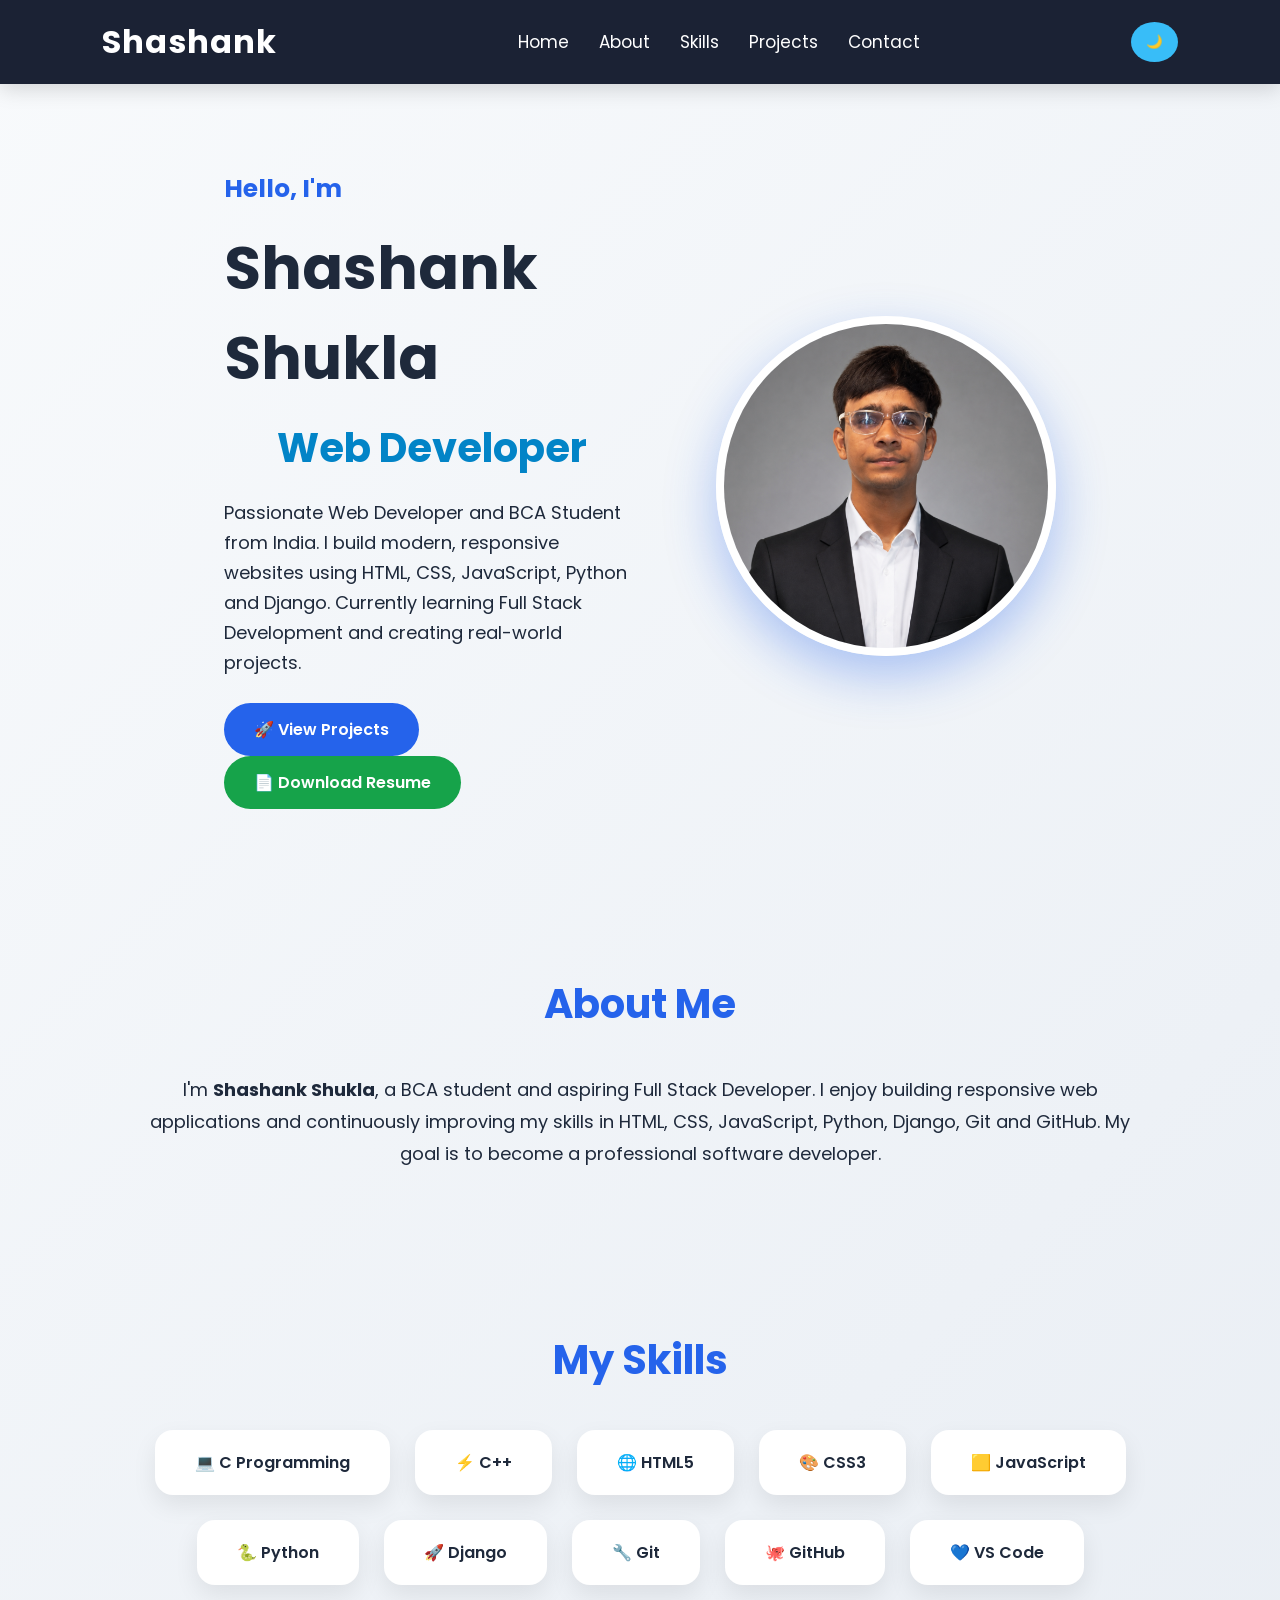
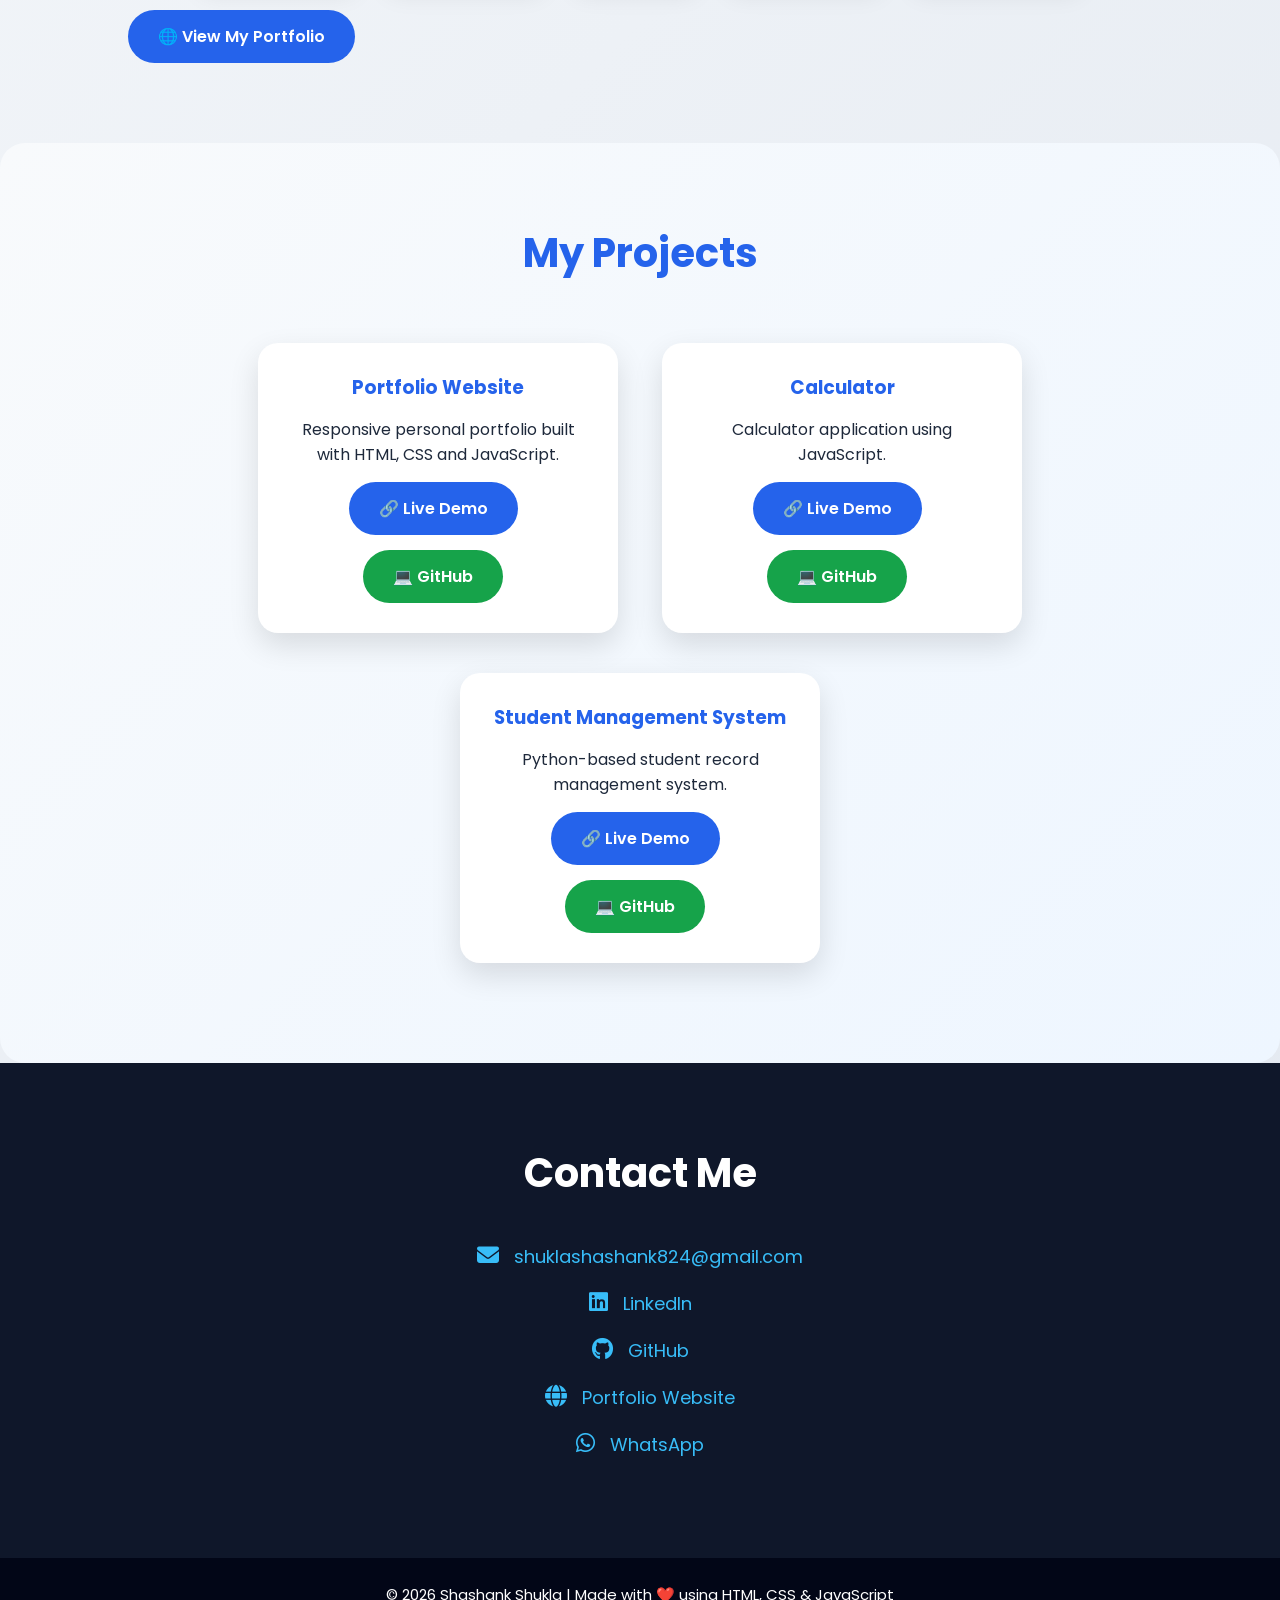
==== index.html @ 93824fcc "Add calculator project" ====
<!doctype html>
<html lang="en">
  <head>
    <meta charset="UTF-8" />
    <meta name="viewport" content="width=device-width, initial-scale=1.0" />

    <title>Shashank Shukla | Portfolio</title>

    <meta
      name="description"
      content="Shashank Shukla Portfolio - Web Developer and Python Learner"
    />
    <meta name="author" content="Shashank Shukla" />

    <link rel="stylesheet" href="style.css" />

    <link
      rel="stylesheet"
      href="https://cdnjs.cloudflare.com/ajax/libs/font-awesome/6.5.2/css/all.min.css"
    />
  </head>

  <body>
    <header>
      <nav>
        <h2 class="logo">Shashank</h2>

        <div class="menu-btn">
          <i class="fa-solid fa-bars"></i>
        </div>

        <ul id="menu">
          <li><a href="#home">Home</a></li>
          <li><a href="#about">About</a></li>
          <li><a href="#skills">Skills</a></li>
          <li><a href="#projects">Projects</a></li>
          <li><a href="#contact">Contact</a></li>
        </ul>

        <button id="darkMode">🌙</button>
      </nav>
    </header>

    <section id="home">
      <div class="left">
        <h3>Hello, I'm</h3>

        <h1>Shashank Shukla</h1>

        <h2 id="typing"></h2>

        <p>
          Passionate Web Developer and BCA Student from India. I build modern,
          responsive websites using HTML, CSS, JavaScript, Python and Django.
          Currently learning Full Stack Development and creating real-world
          projects.
        </p>

        <div>
          <a href="#projects" class="btn">🚀 View Projects</a>
          <a href="resume.pdf" download class="btn resume"
            >📄 Download Resume</a
          >
        </div>
      </div>

      <div class="right">
        <img src="profile.jpg" alt="Shashank Shukla Web Developer" />
      </div>
    </section>

    <section id="about">
      <h2>About Me</h2>

      <p>
        I'm <strong>Shashank Shukla</strong>, a BCA student and aspiring Full
        Stack Developer. I enjoy building responsive web applications and
        continuously improving my skills in HTML, CSS, JavaScript, Python,
        Django, Git and GitHub. My goal is to become a professional software
        developer.
      </p>
    </section>

    <section id="skills">
      <h2>My Skills</h2>
      <div class="skills">
        <div class="box">💻 C Programming</div>
        <div class="box">⚡ C++</div>
        <div class="box">🌐 HTML5</div>
        <div class="box">🎨 CSS3</div>
        <div class="box">🟨 JavaScript</div>
        <div class="box">🐍 Python</div>
        <div class="box">🚀 Django</div>
        <div class="box">🔧 Git</div>
        <div class="box">🐙 GitHub</div>
        <div class="box">💙 VS Code</div>
      </div>

      <br />

      <a
        class="btn"
        href="https://shashank624.github.io/shashank-portfolio/"
        target="_blank"
      >
        🌐 View My Portfolio
      </a>
    </section>

    <section id="projects">
      <h2>My Projects</h2>

      <div class="project">
        <h3>Portfolio Website</h3>

        <p>
          Responsive personal portfolio built with HTML, CSS and JavaScript.
        </p>

        <a
          class="btn"
          href="https://shashank624.github.io/shashank-portfolio/"
          target="_blank"
        >
          🔗 Live Demo
        </a>

        <a
          class="btn resume"
          href="https://github.com/shashank624/shashank-portfolio"
          target="_blank"
        >
          💻 GitHub
        </a>
      </div>

      <div class="project">
        <h3>Calculator</h3>

        <p>Calculator application using JavaScript.</p>

        <a class="btn" href="#" target="_blank"> 🔗 Live Demo </a>

        <a class="btn resume" href="#" target="_blank"> 💻 GitHub </a>
      </div>

      <div class="project">
        <h3>Student Management System</h3>

        <p>Python-based student record management system.</p>

        <a class="btn" href="#" target="_blank"> 🔗 Live Demo </a>

        <a class="btn resume" href="#" target="_blank"> 💻 GitHub </a>
      </div>
    </section>

    <section id="contact">
      <h2>Contact Me</h2>

      <p>
        <i class="fa-solid fa-envelope"></i>
        <a href="mailto:shuklashashank824@gmail.com">
          shuklashashank824@gmail.com
        </a>
      </p>

      <p>
        <i class="fa-brands fa-linkedin"></i>
        <a
          href="https://www.linkedin.com/in/shashank-shukla-3818b8191/"
          target="_blank"
        >
          LinkedIn
        </a>
      </p>

      <p>
        <i class="fa-brands fa-github"></i>
        <a href="https://github.com/shashank624" target="_blank"> GitHub </a>
      </p>

      <p>
        <i class="fa-solid fa-globe"></i>
        <a
          href="https://shashank624.github.io/shashank-portfolio/"
          target="_blank"
        >
          Portfolio Website
        </a>
      </p>

      <!-- WhatsApp -->
      <p>
        <i class="fa-brands fa-whatsapp"></i>
        <a href="https://wa.me/919984370205" target="_blank"> WhatsApp </a>
      </p>
    </section>

    <footer>
      <p>© 2026 Shashank Shukla | Made with ❤️ using HTML, CSS & JavaScript</p>
    </footer>

    <script src="script.js"></script>
  </body>
</html>
---- style.css ----
/* Google Font */

@import url('https://fonts.googleapis.com/css2?family=Poppins:wght@300;400;500;600;700&display=swap');


* {
    margin: 0;
    padding: 0;
    box-sizing: border-box;
    font-family: 'Poppins', sans-serif;
}


html {
    scroll-behavior: smooth;
}

body {

    background: linear-gradient(135deg, #f8fafc, #e2e8f0);
    color: #1e293b;
    transition: all 0.4s ease;

}


/* Dark Mode */

body.dark {

    background: linear-gradient(135deg, #020617, #0f172a);
    color: white;

}



header {

    position: sticky;
    top: 0;
    z-index: 1000;

}



nav {

    display: flex;
    justify-content: space-between;
    align-items: center;
    padding: 18px 8%;
    background: rgba(15, 23, 42, 0.95);
    backdrop-filter: blur(12px);
    box-shadow: 0 5px 20px rgba(0, 0, 0, .15);

}



.logo {

    color: white;
    font-size: 32px;
    font-weight: 700;
    letter-spacing: 1px;

}



nav ul {

    display: flex;
    list-style: none;

}



nav ul li {

    margin-left: 30px;

}



nav ul li a {

    color: white;
    text-decoration: none;
    font-size: 17px;
    transition: .3s;

}



nav ul li a:hover {

    color: #38bdf8;

}



#darkMode {

    border: none;
    background: #38bdf8;
    padding: 10px 15px;
    border-radius: 50%;
    cursor: pointer;

}




/* Hero Section */


#home {

    width: 85%;
    margin: auto;
    min-height: 90vh;

    display: flex;
    justify-content: space-between;
    align-items: center;

}



.left {

    width: 50%;
    animation: slideLeft 1s ease;

}



.left h3 {

    font-size: 25px;
    color: #2563eb;

}



.left h1 {

    font-size: 60px;
    margin: 15px 0;

}



.left h2 {

    color: #0284c7;
    height: 40px;

}



.left p {

    font-size: 18px;
    line-height: 30px;
    margin: 25px 0;

}

.btn {

    display: inline-block;
    background: #2563eb;
    color: white;
    padding: 14px 30px;
    border-radius: 50px;
    text-decoration: none;
    margin-right: 10px;
    transition: .35s;
    font-weight: 600;

}


.btn:hover {

    transform: translateY(-5px);
    box-shadow: 0 12px 25px rgba(37, 99, 235, .4);

}






.resume {

    background: #16a34a;

}




.right {

    animation: slideRight 1s ease;

}



.right img {

    width: 340px;
    height: 340px;
    border-radius: 50%;
    object-fit: cover;
    border: 8px solid white;
    box-shadow: 0 20px 50px rgba(37, 99, 235, .35);
    animation: float 3s ease-in-out infinite;
    transition: .4s;

}

.right img:hover {

    transform: scale(1.05);

}



@keyframes float {

    50% {

        transform: translateY(-15px);

    }

}



@keyframes slideLeft {

    from {

        opacity: 0;
        transform: translateX(-80px);

    }

    to {

        opacity: 1;
        transform: translateX(0);

    }

}



@keyframes slideRight {

    from {

        opacity: 0;
        transform: translateX(80px);

    }

    to {

        opacity: 1;
        transform: translateX(0);

    }

}




/* All Sections */


section {

    padding: 80px 10%;
    opacity: 0;
    transform: translateY(50px);
    transition: 0.8s ease;

}



section h2 {

    text-align: center;
    font-size: 40px;
    color: #2563eb;
    margin-bottom: 40px;

}




/* About */


#about p {

    text-align: center;
    font-size: 18px;
    line-height: 32px;

}





/* Skills */


.skills {

    display: flex;
    justify-content: center;
    flex-wrap: wrap;
    gap: 25px;
    margin-top: 30px;

}

.box {

    background: white;
    padding: 20px 40px;
    border-radius: 18px;
    box-shadow: 0 10px 25px rgba(0, 0, 0, .08);
    transition: .35s;
    font-weight: 600;
    cursor: pointer;

}

.box:hover {

    background: #2563eb;
    color: white;
    transform: translateY(-10px) scale(1.05);

}



body.dark .box {

    background: #1e293b;
    color: white;

}

/* Projects */


#projects {

    text-align: center;
    background: linear-gradient(135deg, #f8fafc, #eef6ff);
    border-radius: 25px;

}

body.dark #projects {

    background: linear-gradient(135deg, #0f172a, #1e293b);

}

.project {

    background: white;
    padding: 30px;
    border-radius: 20px;
    margin: 20px;
    max-width: 360px;
    display: inline-block;
    vertical-align: top;
    box-shadow: 0 12px 30px rgba(0, 0, 0, .12);
    transition: .35s;

}

.project:hover {

    transform: translateY(-10px);
    box-shadow: 0 20px 40px rgba(37, 99, 235, .25);

}

.project .btn {

    margin-top: 15px;
}

body.dark .project {

    background: #1e293b;
    color: white;

}


.project h3 {

    color: #2563eb;
    margin-bottom: 15px;

}




/* Contact */

#contact i {

    color: #38bdf8;
    margin-right: 10px;
    font-size: 22px;

}



#contact h2 {

    color: white;

}



#contact p {

    margin: 20px;
    font-size: 18px;

}



#contact a {

    color: #38bdf8;
    text-decoration: none;

}

#contact {

    background: #0f172a;
    color: white;
    text-align: center;

}


/* Footer */
footer {

    background: #020617;
    color: white;
    text-align: center;
    padding: 25px;
    font-size: 15px;

}




/* Mobile Menu */


.menu-btn {

    display: none;
    color: white;
    font-size: 25px;
    cursor: pointer;

}




@media(max-width:768px) {


    .menu-btn {

        display: block;

    }



    nav ul {

        position: absolute;
        top: 70px;
        left: 0;
        width: 100%;
        background: #0f172a;
        display: none;
        flex-direction: column;
        text-align: center;

    }


    nav ul.active {

        display: flex;

    }



    nav ul li {

        margin: 20px;

    }



    #home {

        flex-direction: column-reverse;
        text-align: center;

    }



    .left {

        width: 100%;

    }

    .left h1 {

        font-size: 40px;
        margin: 15px 0;
        text-shadow: 2px 2px 10px rgba(0, 0, 0, .1);

    }




    .right img {

        width: 230px;
        height: 230px;
        margin-bottom: 30px;

    }



    .project {

        display: block;
        margin: 20px auto;

    }



    .btn {

        margin-top: 10px;

    }


}

body.dark .right img {

    border-color: #38bdf8;

}

/* Scrollbar */

::-webkit-scrollbar {

    width: 10px;

}

::-webkit-scrollbar-thumb {

    background: #2563eb;
    border-radius: 20px;

}

::-webkit-scrollbar-track {

    background: #e2e8f0;

}
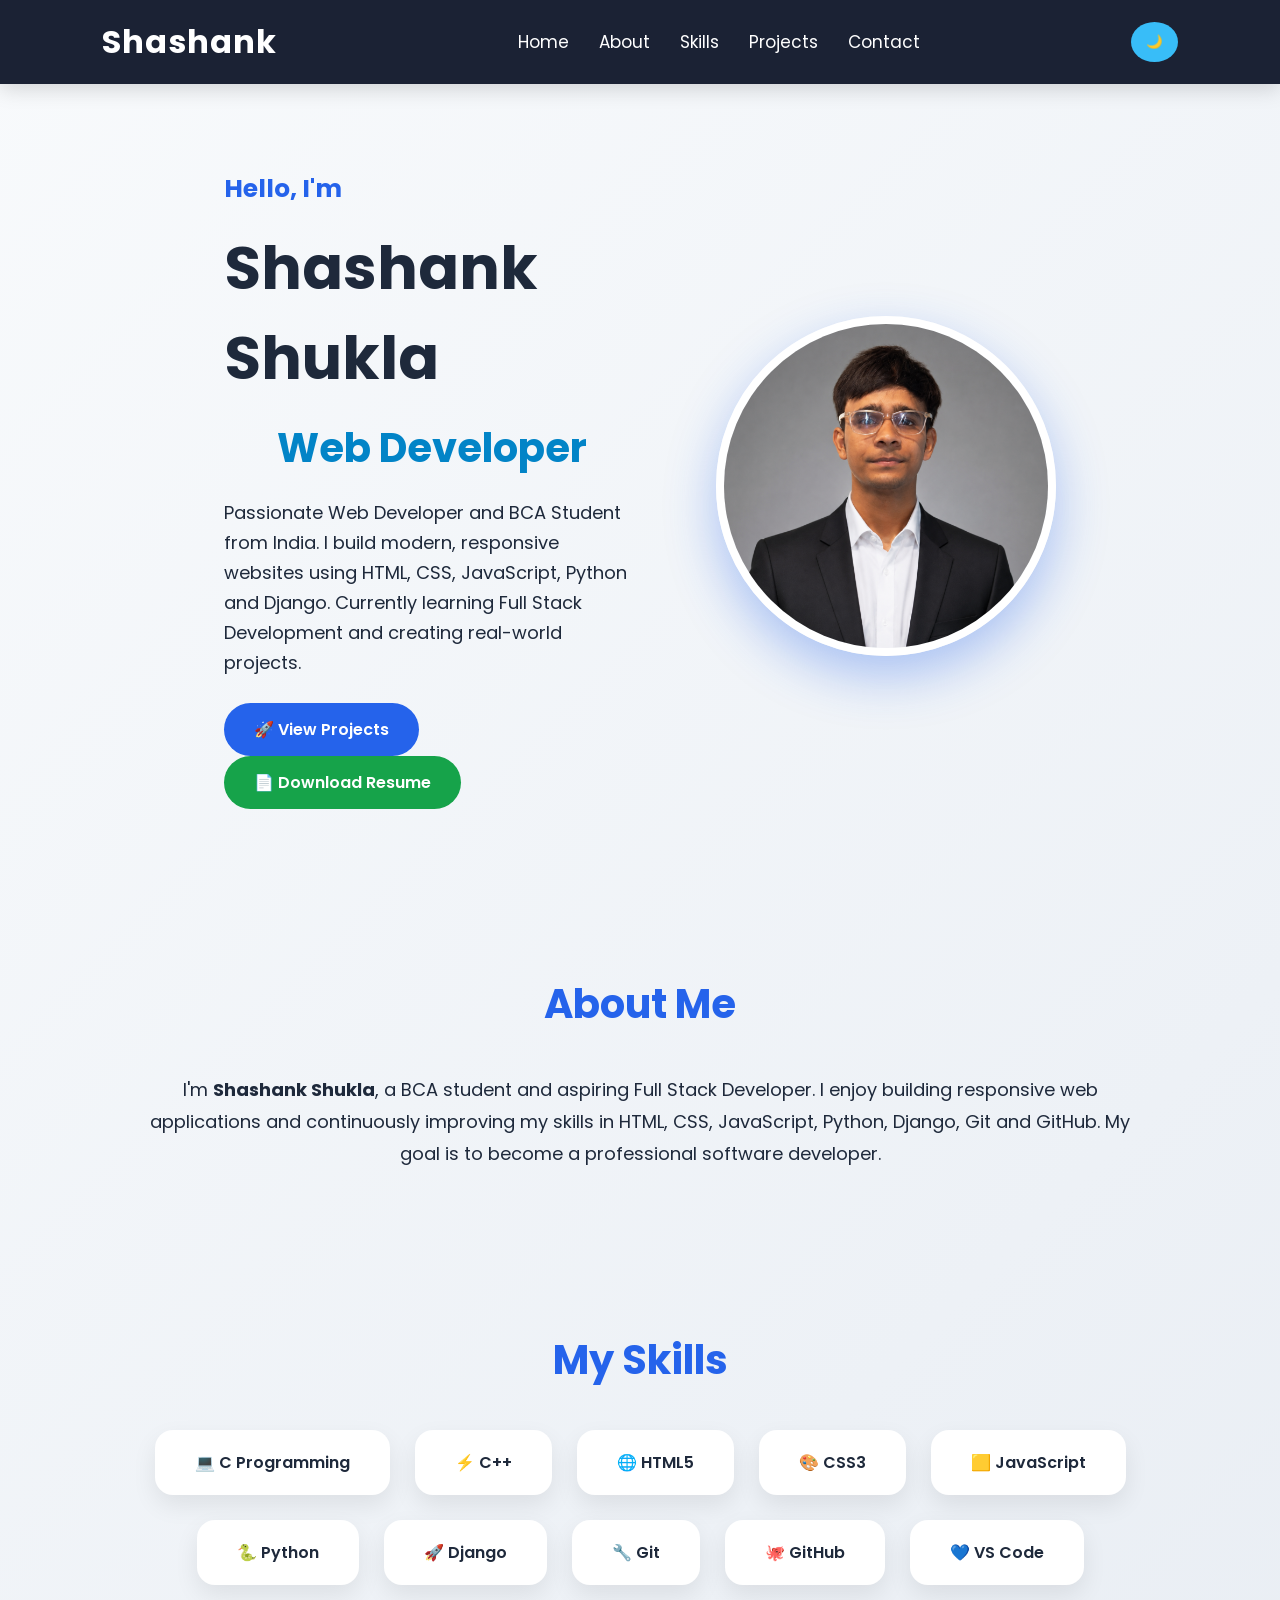
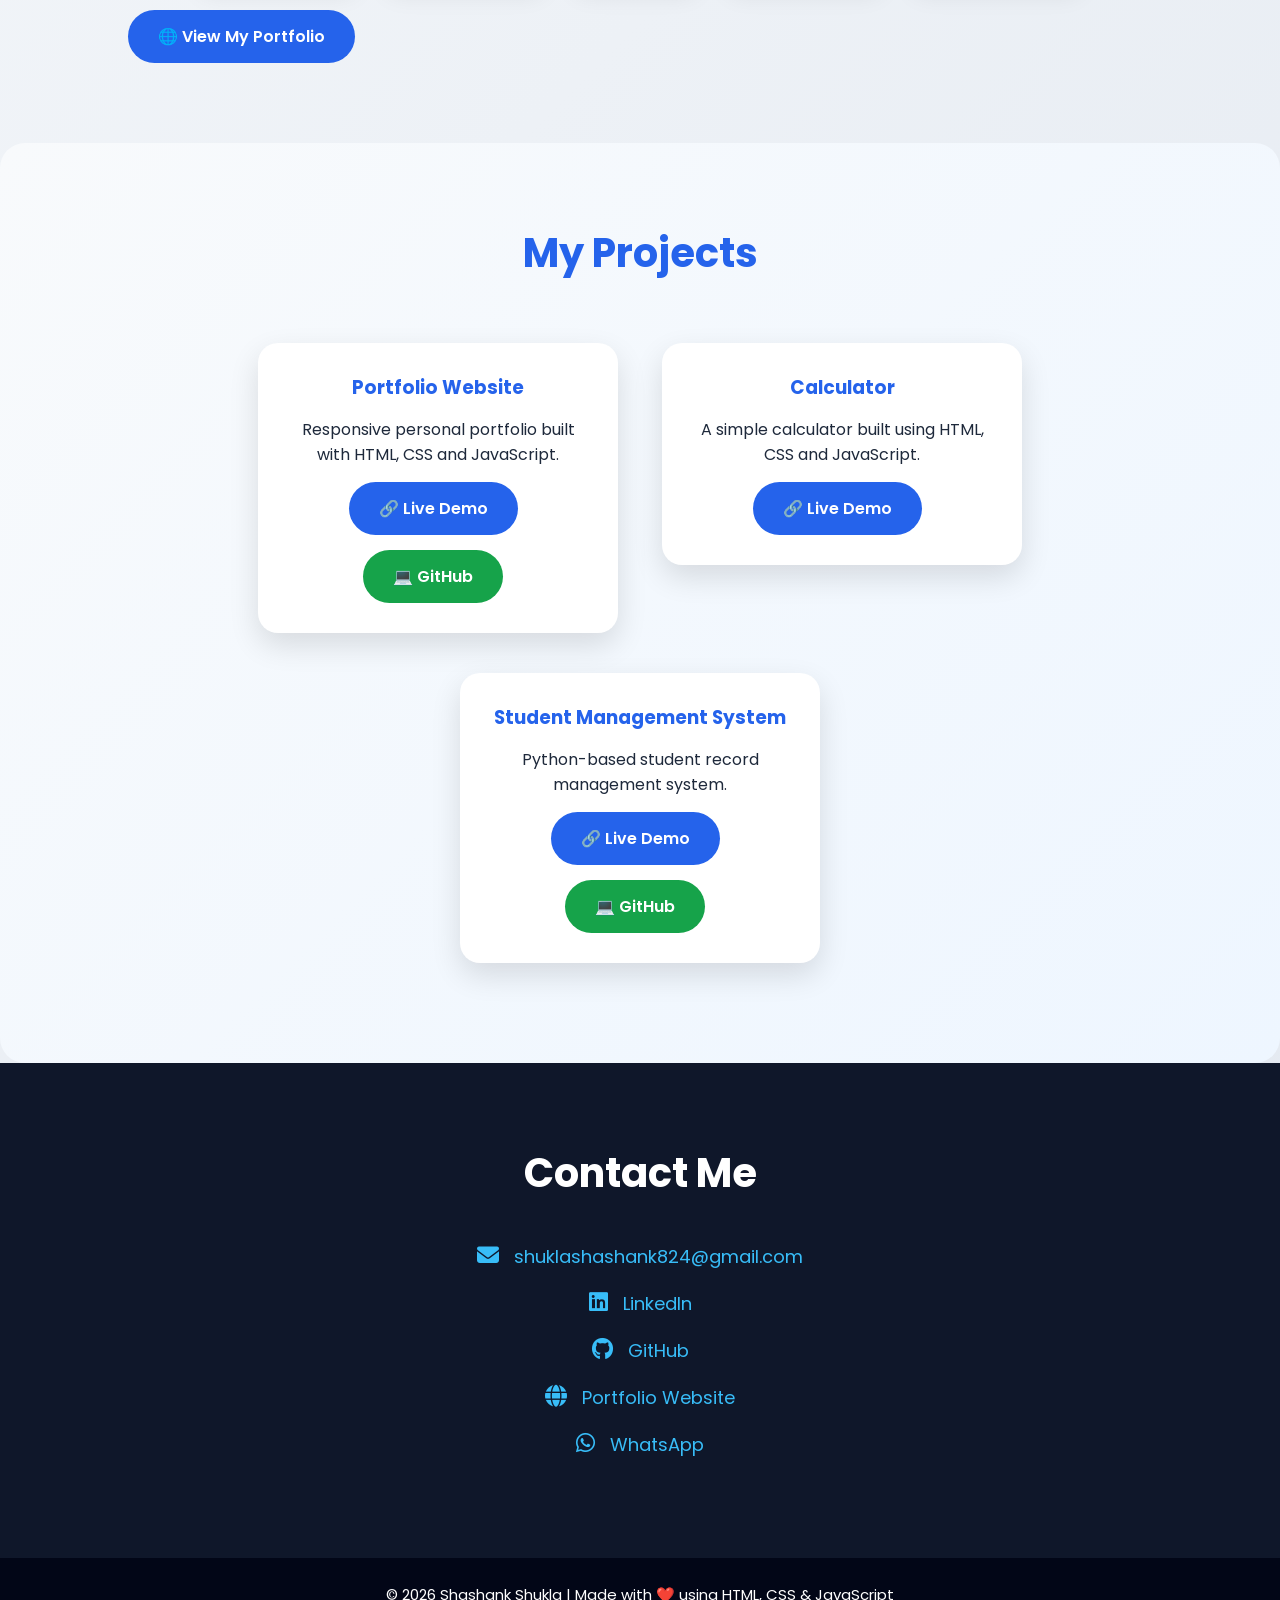
==== commit 36691111: "Add calculator project" ====
--- a/index.html
+++ b/index.html
@@ -137,11 +137,11 @@
       <div class="project">
         <h3>Calculator</h3>
 
-        <p>Calculator application using JavaScript.</p>
-
-        <a class="btn" href="#" target="_blank"> 🔗 Live Demo </a>
-
-        <a class="btn resume" href="#" target="_blank"> 💻 GitHub </a>
+        <p>A simple calculator built using HTML, CSS and JavaScript.</p>
+
+        <a class="btn" href="calculator/index.html" target="_blank">
+          🔗 Live Demo
+        </a>
       </div>
 
       <div class="project">
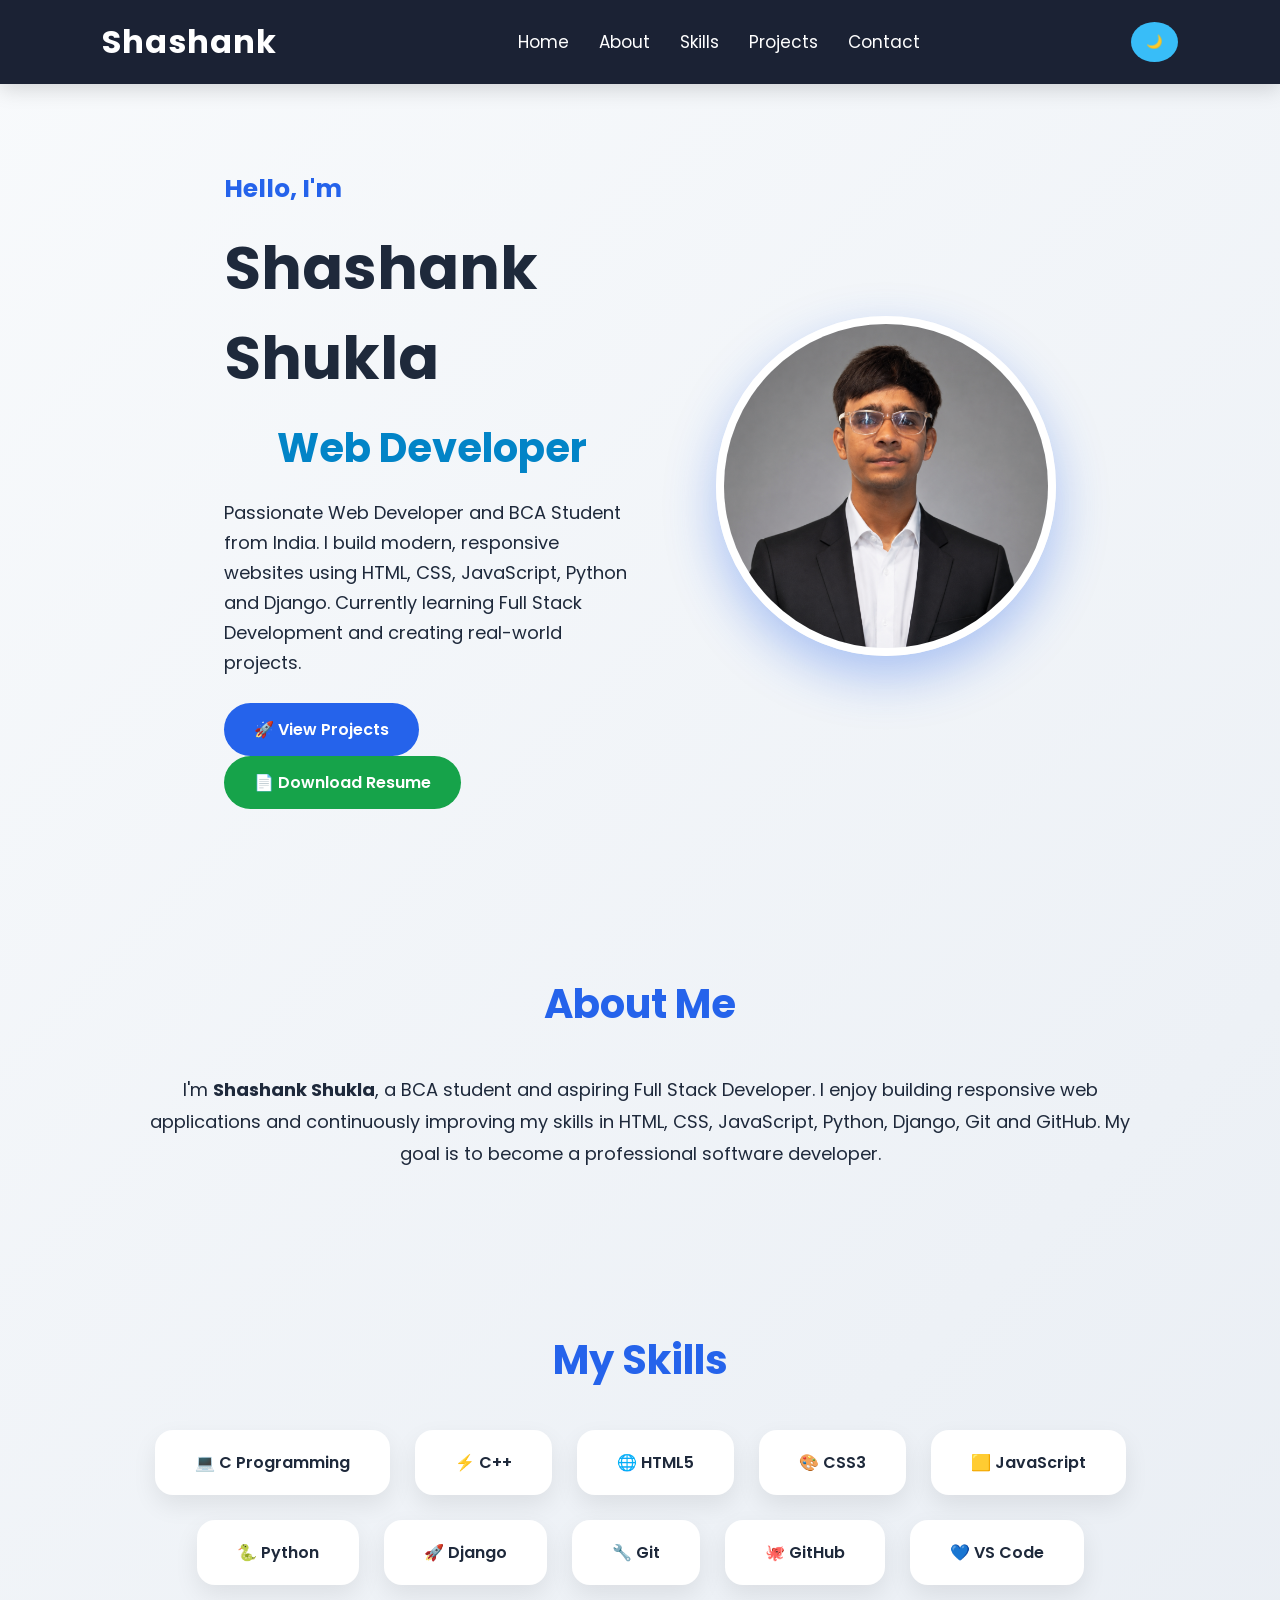
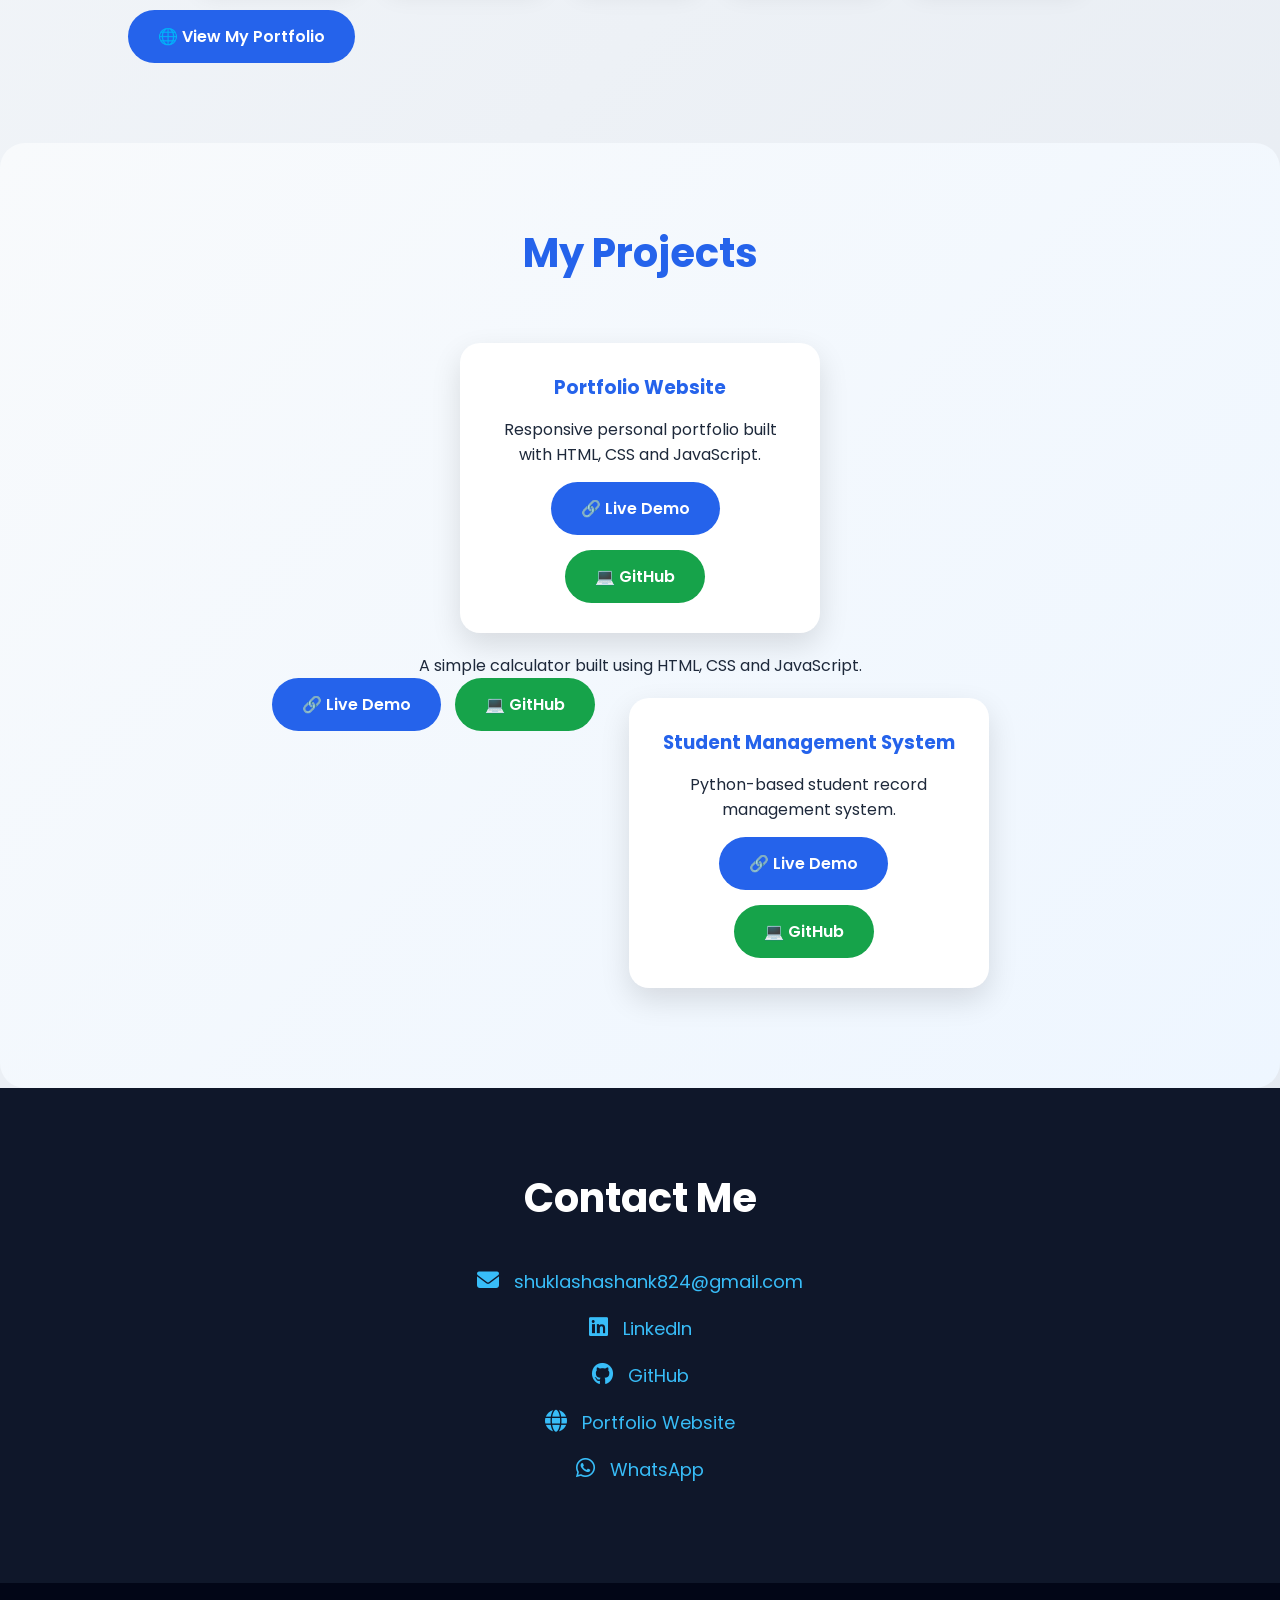
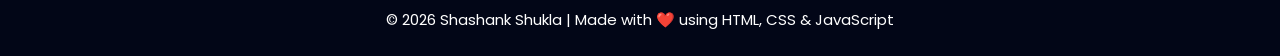
==== commit f7ede49d: "Add calculator GitHub link" ====
--- a/index.html
+++ b/index.html
@@ -5,7 +5,7 @@
     <meta name="viewport" content="width=device-width, initial-scale=1.0" />
 
     <title>Shashank Shukla | Portfolio</title>
-
+<meta name="google-site-verification" content="y7amF7rr8aBvNzrdKoieeOnY28jcyXWscCkpN2n3UpE" />
     <meta
       name="description"
       content="Shashank Shukla Portfolio - Web Developer and Python Learner"
@@ -134,15 +134,20 @@
         </a>
       </div>
 
-      <div class="project">
-        <h3>Calculator</h3>
-
-        <p>A simple calculator built using HTML, CSS and JavaScript.</p>
-
-        <a class="btn" href="calculator/index.html" target="_blank">
-          🔗 Live Demo
-        </a>
-      </div>
+      <p>A simple calculator built using HTML, CSS and JavaScript.</p>
+
+<a class="btn" href="calculator/index.html" target="_blank">
+  🔗 Live Demo
+</a>
+
+<a
+  class="btn resume"
+  href="https://github.com/shashank624/shashank-portfolio/tree/main/calculator"
+  target="_blank"
+>
+  💻 GitHub
+</a>
+</div>
 
       <div class="project">
         <h3>Student Management System</h3>
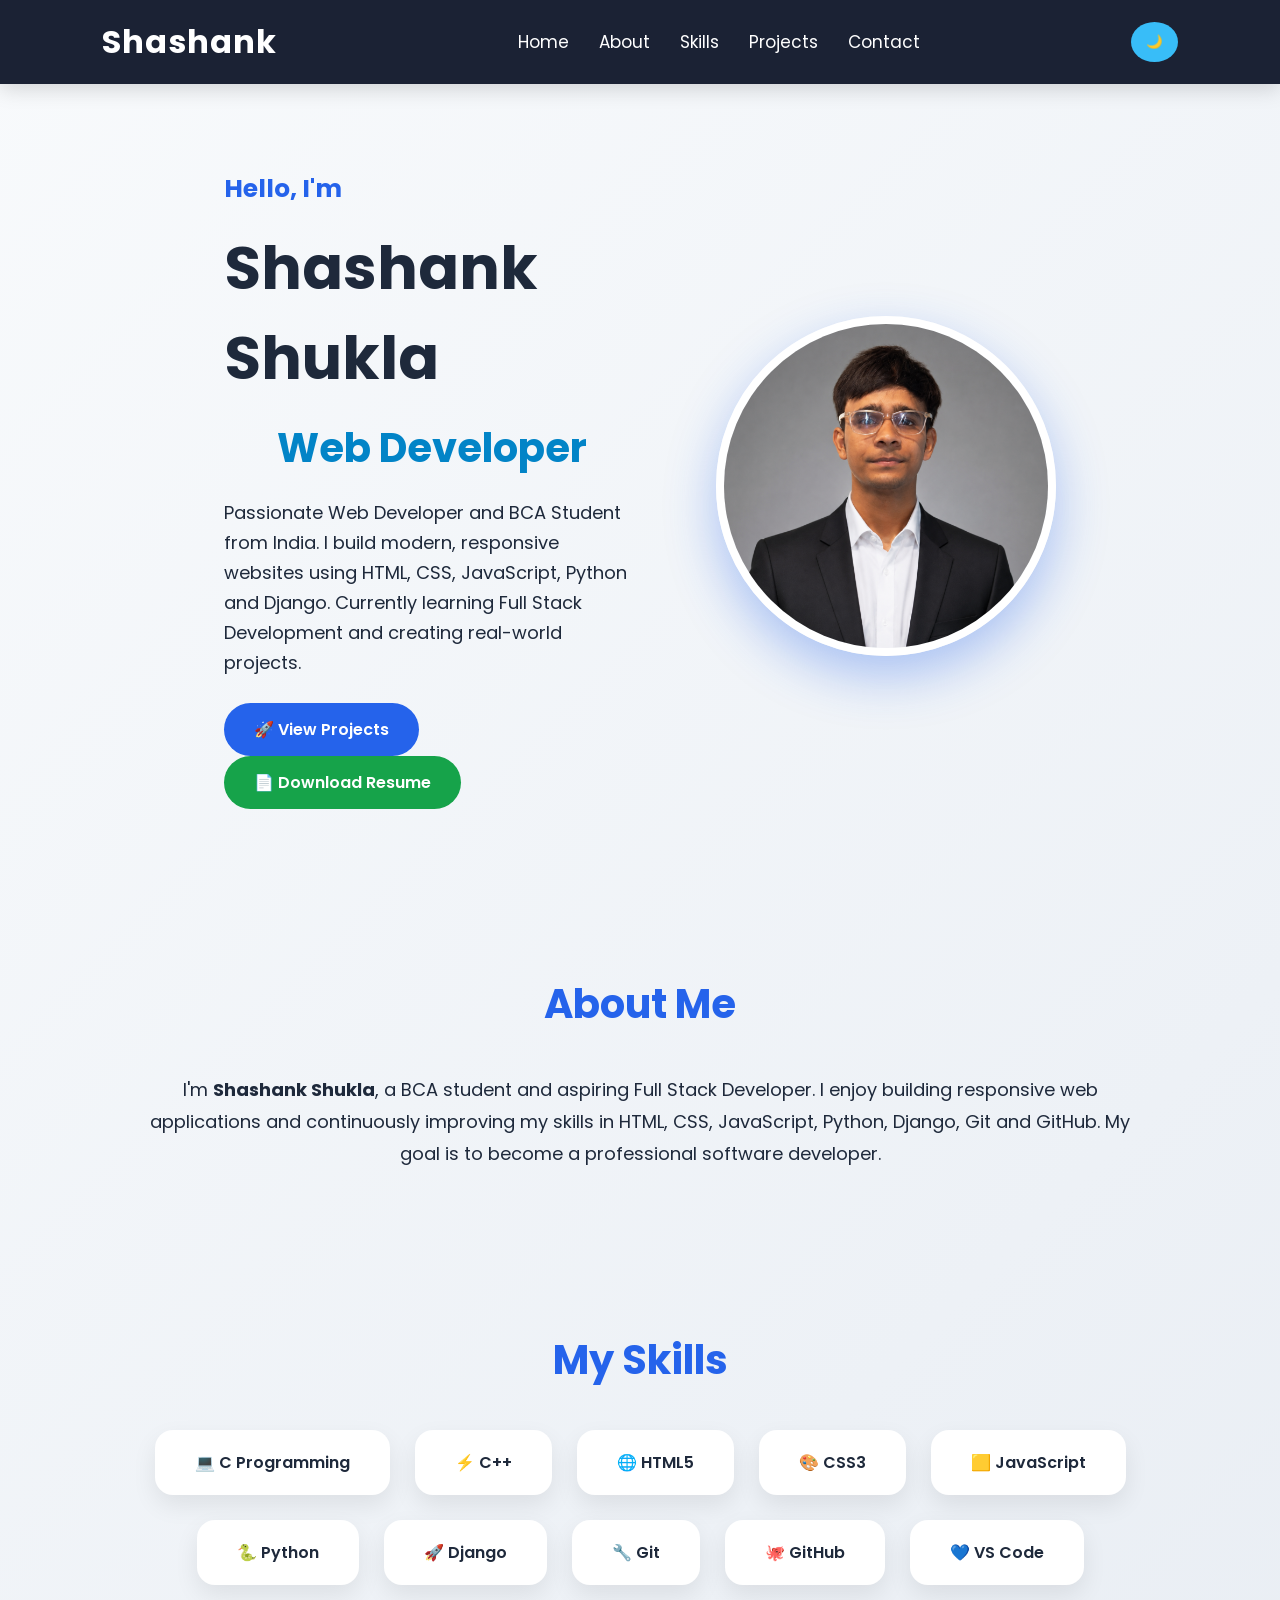
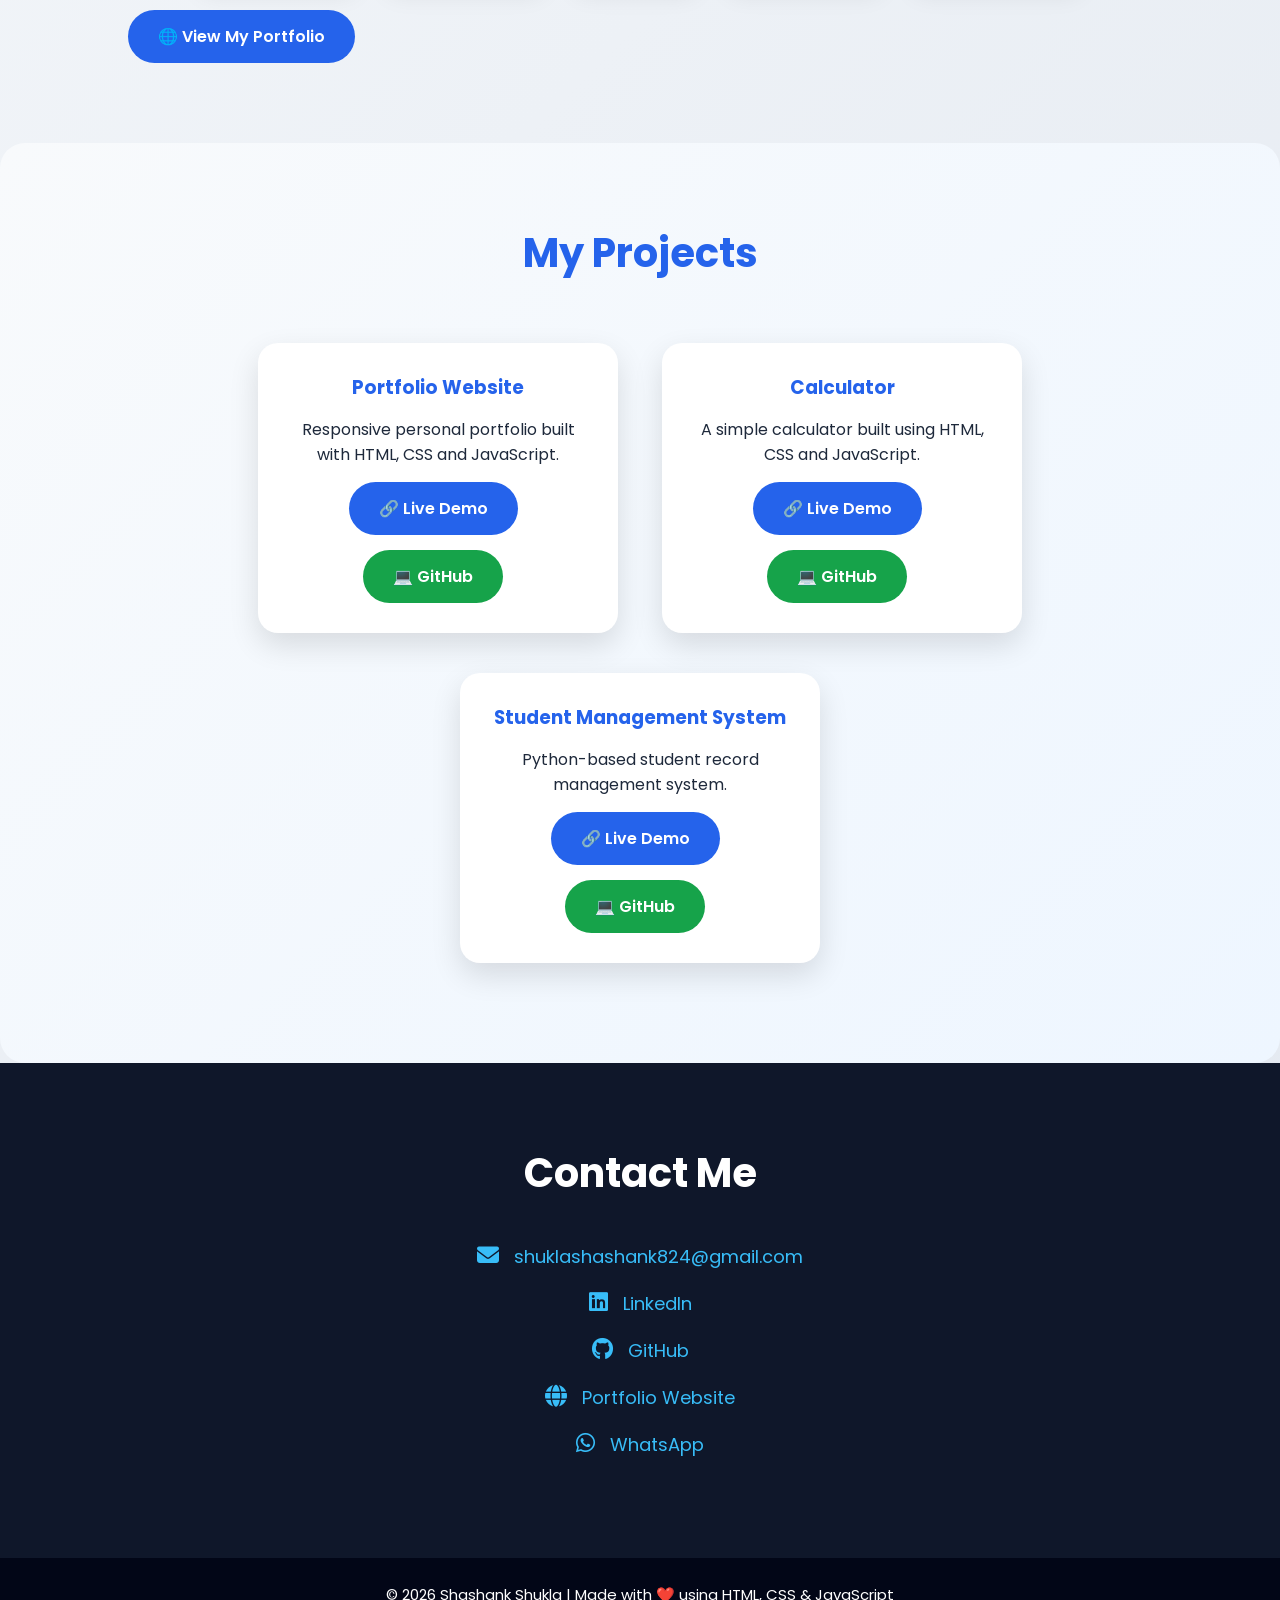
==== commit 68c778d5: "Add calculator GitHub button" ====
--- a/index.html
+++ b/index.html
@@ -5,7 +5,10 @@
     <meta name="viewport" content="width=device-width, initial-scale=1.0" />
 
     <title>Shashank Shukla | Portfolio</title>
-<meta name="google-site-verification" content="y7amF7rr8aBvNzrdKoieeOnY28jcyXWscCkpN2n3UpE" />
+    <meta
+      name="google-site-verification"
+      content="y7amF7rr8aBvNzrdKoieeOnY28jcyXWscCkpN2n3UpE"
+    />
     <meta
       name="description"
       content="Shashank Shukla Portfolio - Web Developer and Python Learner"
@@ -134,20 +137,23 @@
         </a>
       </div>
 
-      <p>A simple calculator built using HTML, CSS and JavaScript.</p>
-
-<a class="btn" href="calculator/index.html" target="_blank">
-  🔗 Live Demo
-</a>
-
-<a
-  class="btn resume"
-  href="https://github.com/shashank624/shashank-portfolio/tree/main/calculator"
-  target="_blank"
->
-  💻 GitHub
-</a>
-</div>
+      <!-- Calculator Project -->
+      <div class="project">
+        <h3>Calculator</h3>
+        <p>A simple calculator built using HTML, CSS and JavaScript.</p>
+
+        <a class="btn" href="calculator/index.html" target="_blank">
+          🔗 Live Demo
+        </a>
+
+        <a
+          class="btn resume"
+          href="https://github.com/shashank624/shashank-portfolio/tree/main/calculator"
+          target="_blank"
+        >
+          💻 GitHub
+        </a>
+      </div>
 
       <div class="project">
         <h3>Student Management System</h3>
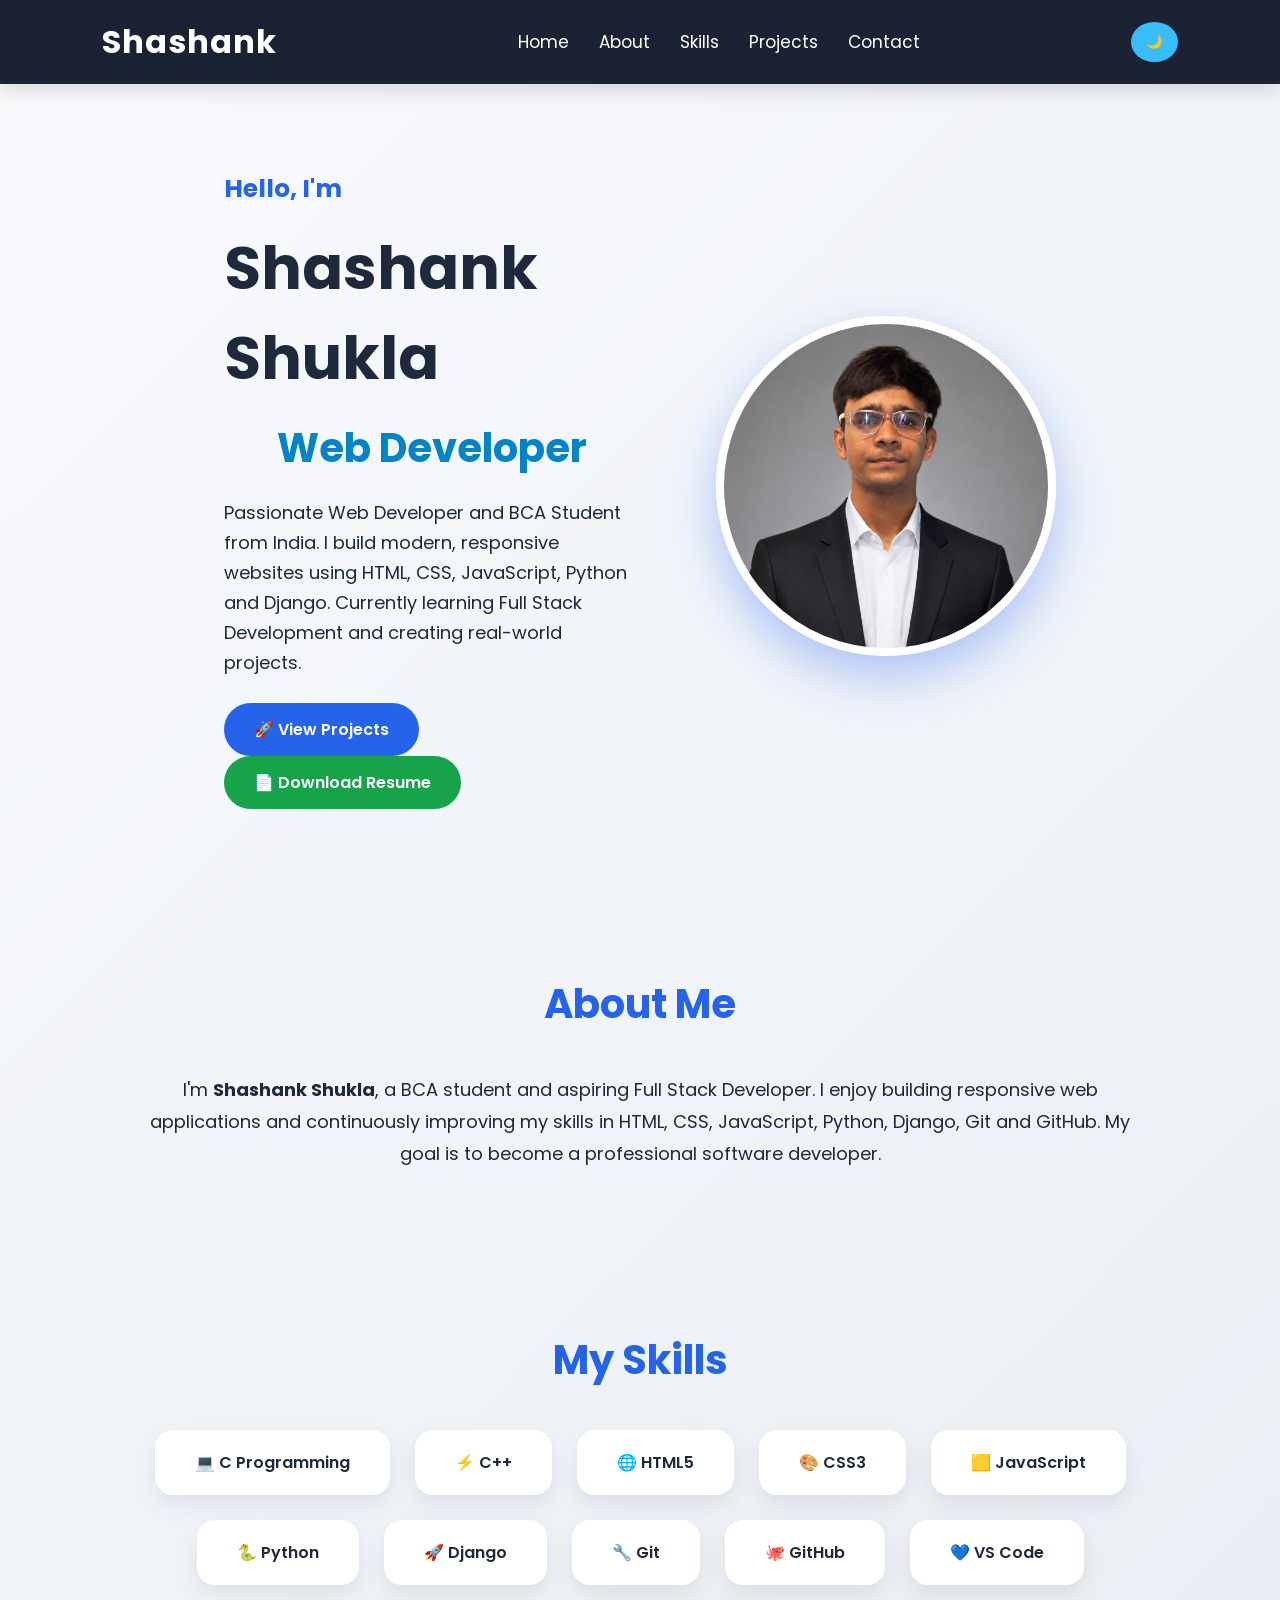
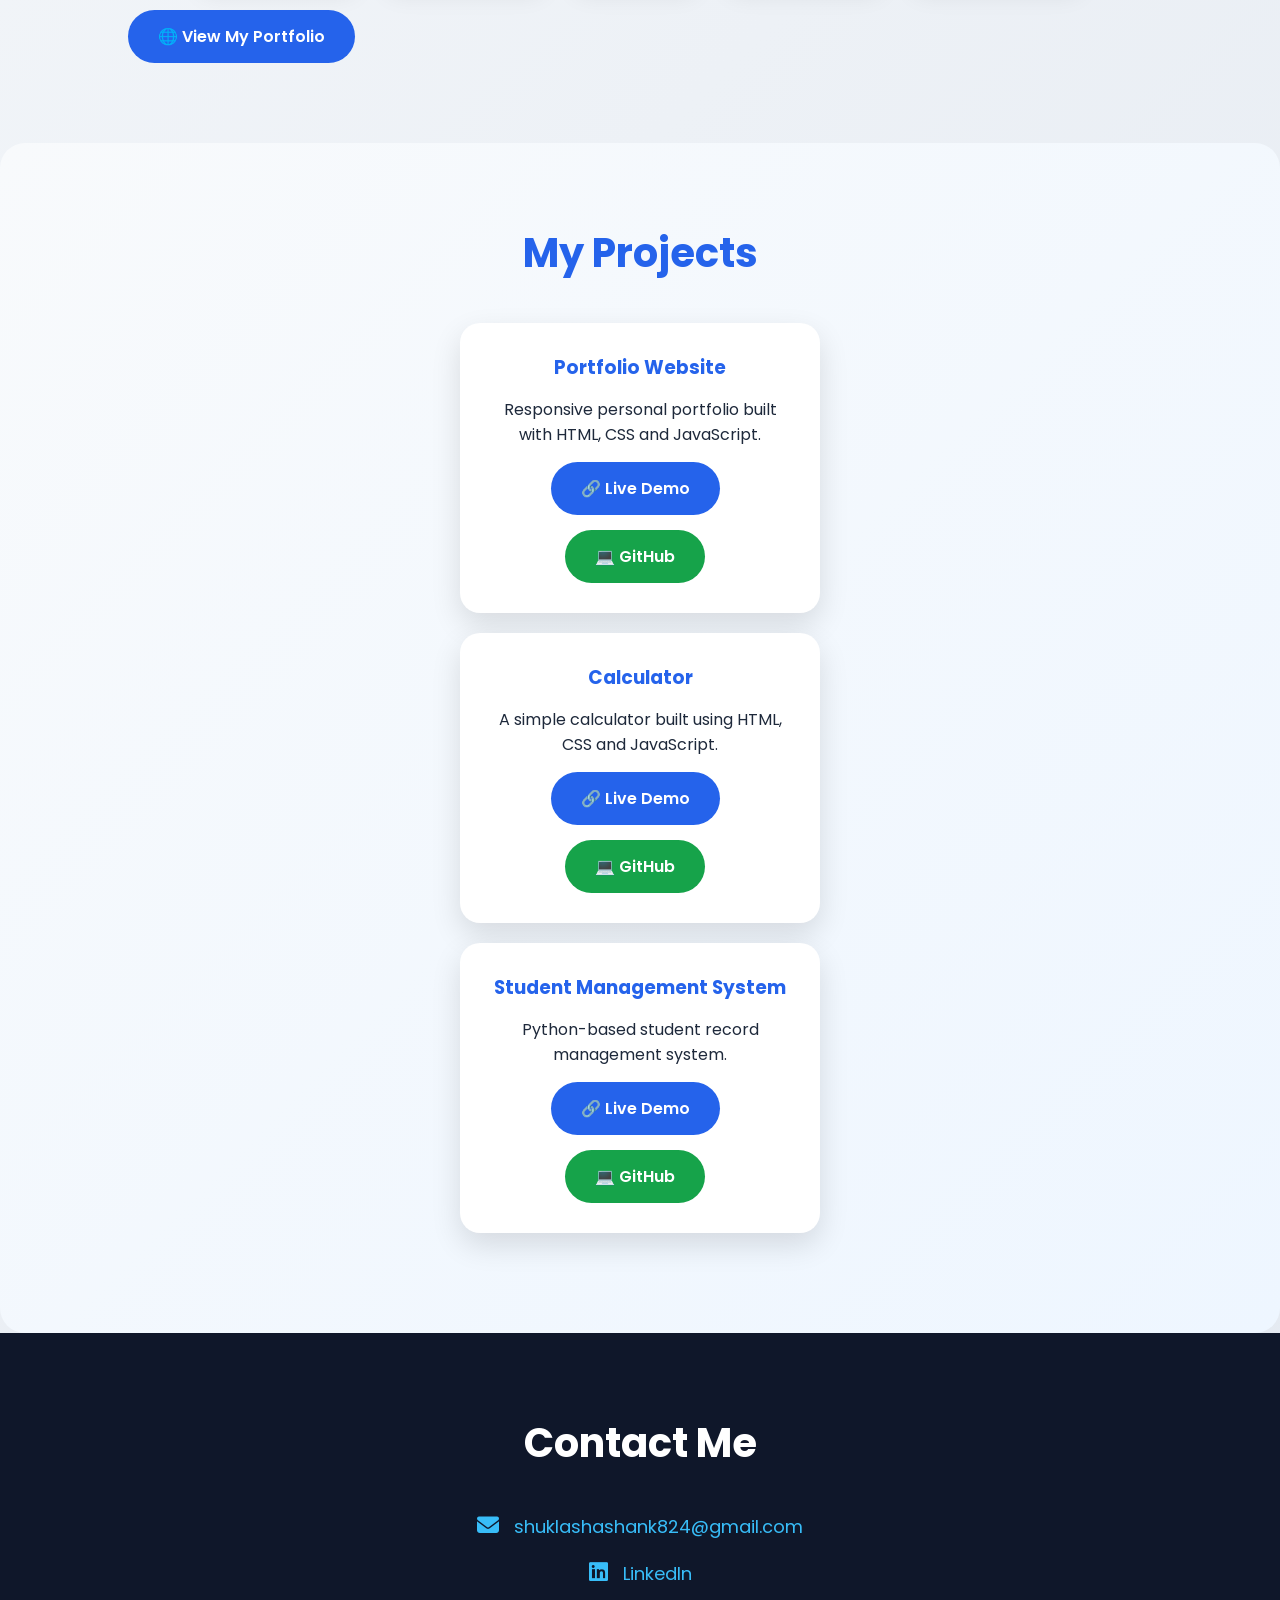
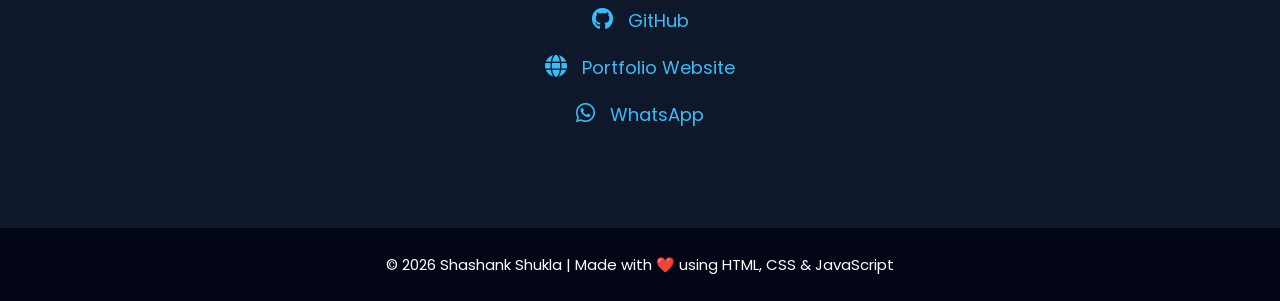
==== commit 1169a623: "Added Student Management System links" ====
--- a/index.html
+++ b/index.html
@@ -160,10 +160,18 @@
 
         <p>Python-based student record management system.</p>
 
-        <a class="btn" href="#" target="_blank"> 🔗 Live Demo </a>
-
-        <a class="btn resume" href="#" target="_blank"> 💻 GitHub </a>
-      </div>
+        <a class="btn" href="student-management/index.html" target="_blank">
+  🔗 Live Demo
+</a>
+
+<a
+  class="btn resume"
+  href="https://github.com/shashank624/shashank-portfolio/tree/main/student-management"
+  target="_blank"
+>
+  💻 GitHub
+</a>
+</div>
     </section>
 
     <section id="contact">
--- a/style.css
+++ b/style.css
@@ -399,17 +399,15 @@
 }
 
 .project {
-
-    background: white;
-    padding: 30px;
-    border-radius: 20px;
-    margin: 20px;
-    max-width: 360px;
-    display: inline-block;
-    vertical-align: top;
-    box-shadow: 0 12px 30px rgba(0, 0, 0, .12);
-    transition: .35s;
-
+  background: white;
+  padding: 30px;
+  border-radius: 20px;
+  margin: 20px auto;
+  max-width: 360px;
+  width: 100%;
+  display: block;
+  box-shadow: 0 12px 30px rgba(0, 0, 0, .12);
+  transition: .35s;
 }
 
 .project:hover {
